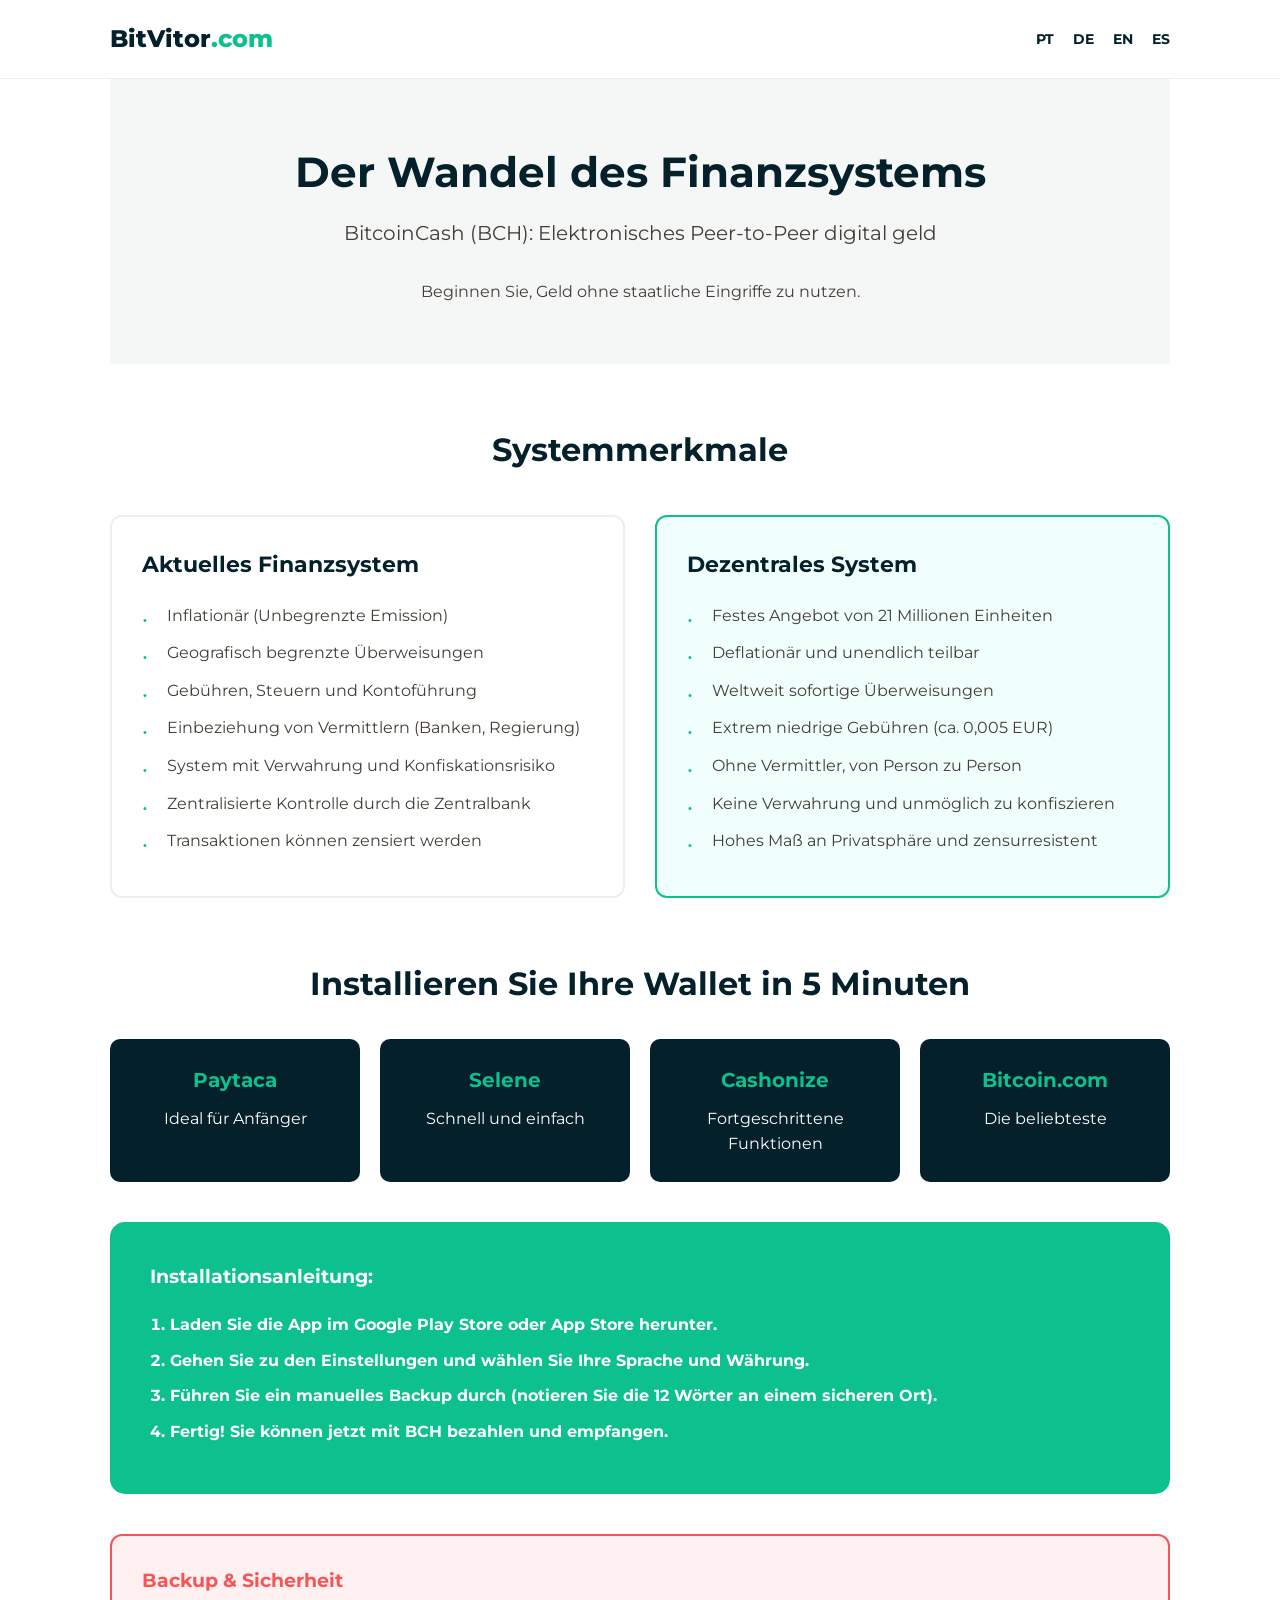
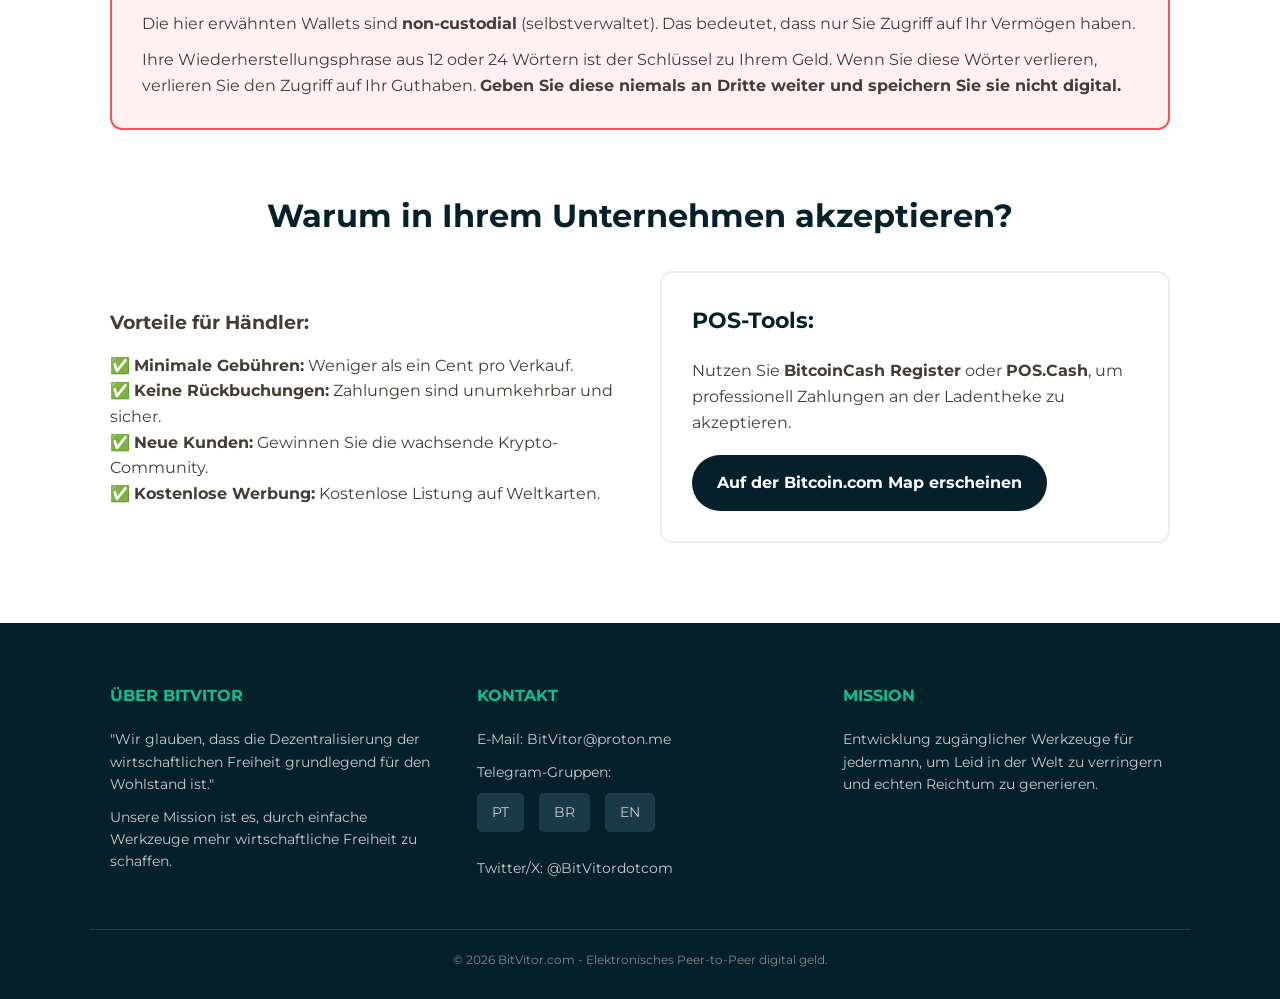
==== de/index.html @ bdd43708 "Update index.html" ====
<!DOCTYPE html>
<html lang="de-DE">
<head>
    <meta charset="UTF-8">
    <meta name="viewport" content="width=device-width, initial-scale=1.0">
    <meta name="description" content="BitVitor - BitcoinCash (BCH): Elektronisches Peer-to-Peer digital geld. Lernen Sie, ohne staatliche Eingriffe zu zahlen und zu empfangen.">
    <title>BitVitor - BitcoinCash (BCH) akzeptieren</title>
    <link href="https://fonts.googleapis.com/css2?family=Montserrat:wght@400;700;800&display=swap" rel="stylesheet">
    <style>
        :root {
            --bch-green: #0dc18e;
            --bch-dark: #03202b;
            --text-gray: #433d35;
            --white: #ffffff;
            --light-gray: #f4f7f6;
            --danger: #f75555;
        }

        * { box-sizing: border-box; margin: 0; padding: 0; }
        body { font-family: 'Montserrat', sans-serif; color: var(--text-gray); background: var(--white); line-height: 1.6; }

        .container { max-width: 1100px; margin: 0 auto; padding: 0 20px; }

        /* Header & Nav */
        header { background: var(--white); padding: 20px 0; border-bottom: 1px solid #eee; position: sticky; top: 0; z-index: 100; }
        .nav-content { display: flex; justify-content: space-between; align-items: center; }
        .logo { font-size: 24px; font-weight: 800; color: var(--bch-dark); text-decoration: none; }
        .logo span { color: var(--bch-green); }
        .lang-nav a { text-decoration: none; color: var(--bch-dark); font-size: 14px; margin-left: 15px; font-weight: bold; }

        /* Hero */
        .hero { text-align: center; padding: 60px 20px; background: var(--light-gray); }
        .hero h1 { font-size: 42px; color: var(--bch-dark); margin-bottom: 10px; }
        .hero h2 { font-size: 20px; font-weight: 400; margin-bottom: 30px; }

        /* Comparison Section */
        .comparison-grid { display: grid; grid-template-columns: 1fr 1fr; gap: 30px; margin: 40px 0; }
        .card { padding: 30px; border-radius: 12px; border: 2px solid #eee; }
        .card.bch { border-color: var(--bch-green); background: #f0fffb; }
        .card h3 { margin-bottom: 20px; font-size: 22px; color: var(--bch-dark); }
        .card ul { list-style: none; }
        .card ul li { margin-bottom: 12px; padding-left: 25px; position: relative; }
        .card ul li::before { content: "•"; color: var(--bch-green); position: absolute; left: 0; font-size: 20px; }

        /* Wallets Section */
        .section-title { text-align: center; font-size: 32px; margin: 60px 0 30px; color: var(--bch-dark); }
        .wallet-grid { display: grid; grid-template-columns: repeat(auto-fit, minmax(220px, 1fr)); gap: 20px; }
        .wallet-card { background: var(--bch-dark); color: white; padding: 25px; border-radius: 10px; text-align: center; text-decoration: none; transition: 0.3s; }
        .wallet-card:hover { transform: translateY(-5px); background: #053a4d; }
        .wallet-card h4 { font-size: 20px; margin-bottom: 10px; color: var(--bch-green); }

        /* Instructions Box */
        .instr-box { background: var(--bch-green); color: white; padding: 40px; border-radius: 15px; margin: 40px 0; }
        .instr-box h3 { margin-bottom: 20px; }
        .instr-box ol { margin-left: 20px; }
        .instr-box ol li { margin-bottom: 10px; font-weight: bold; }

        /* Backup & Security */
        .security-section { background: #fff1f1; border: 2px solid var(--danger); padding: 30px; border-radius: 12px; margin: 40px 0; }
        .security-section h3 { color: var(--danger); margin-bottom: 15px; }

        /* Merchants Section */
        .merchant-grid { display: grid; grid-template-columns: 1fr 1fr; gap: 40px; align-items: center; }
        .map-link { display: inline-block; background: var(--bch-dark); color: white; padding: 15px 25px; border-radius: 50px; text-decoration: none; font-weight: bold; margin-top: 20px; }

        /* Footer */
        footer { background: var(--bch-dark); color: white; padding: 60px 0 30px; margin-top: 80px; }
        .footer-grid { display: grid; grid-template-columns: repeat(auto-fit, minmax(250px, 1fr)); gap: 40px; }
        .footer-col h4 { color: var(--bch-green); margin-bottom: 20px; text-transform: uppercase; }
        .footer-col p, .footer-col a { color: #ccc; font-size: 14px; text-decoration: none; display: block; margin-bottom: 10px; }
        .social-row { display: flex; gap: 15px; margin-top: 10px; }
        .social-row a { background: #1a3a47; padding: 8px 15px; border-radius: 5px; }

        @media (max-width: 768px) {
            .comparison-grid, .merchant-grid { grid-template-columns: 1fr; }
            .hero h1 { font-size: 32px; }
        }
    </style>
</head>
<body>

<header class="main-header">
    <nav class="container nav-content">
        <a href="/" class="logo">BitVitor<span>.com</span></a>
        <div class="lang-nav">
            <a href="/pt/index" class="lang-link">PT</a>
            <a href="/de/index" class="lang-link">DE</a>
            <a href="/en/index" class="lang-link">EN</a>
            <a href="/es/index" class="lang-link">ES</a>
        </div>
    </nav>
</header>

<main class="container">
    <section class="hero">
        <h1>Der Wandel des Finanzsystems</h1>
        <h2>BitcoinCash (BCH): Elektronisches Peer-to-Peer digital geld</h2>
        <p>Beginnen Sie, Geld ohne staatliche Eingriffe zu nutzen.</p>
    </section>

    <h2 class="section-title">Systemmerkmale</h2>
    <div class="comparison-grid">
        <div class="card">
            <h3>Aktuelles Finanzsystem</h3>
            <ul>
                <li>Inflationär (Unbegrenzte Emission)</li>
                <li>Geografisch begrenzte Überweisungen</li>
                <li>Gebühren, Steuern und Kontoführung</li>
                <li>Einbeziehung von Vermittlern (Banken, Regierung)</li>
                <li>System mit Verwahrung und Konfiskationsrisiko</li>
                <li>Zentralisierte Kontrolle durch die Zentralbank</li>
                <li>Transaktionen können zensiert werden</li>
            </ul>
        </div>
        <div class="card bch">
            <h3>Dezentrales System</h3>
            <ul>
                <li>Festes Angebot von 21 Millionen Einheiten</li>
                <li>Deflationär und unendlich teilbar</li>
                <li>Weltweit sofortige Überweisungen</li>
                <li>Extrem niedrige Gebühren (ca. 0,005 EUR)</li>
                <li>Ohne Vermittler, von Person zu Person</li>
                <li>Keine Verwahrung und unmöglich zu konfiszieren</li>
                <li>Hohes Maß an Privatsphäre und zensurresistent</li>
            </ul>
        </div>
    </div>

    <section id="carteiras">
        <h2 class="section-title">Installieren Sie Ihre Wallet in 5 Minuten</h2>
        <div class="wallet-grid">
            <a href="https://paytaca.com" class="wallet-card"><h4>Paytaca</h4><p>Ideal für Anfänger</p></a>
            <a href="https://selene.cash" class="wallet-card"><h4>Selene</h4><p>Schnell und einfach</p></a>
            <a href="https://cashonize.com" class="wallet-card"><h4>Cashonize</h4><p>Fortgeschrittene Funktionen</p></a>
            <a href="https://wallet.bitcoin.com" class="wallet-card"><h4>Bitcoin.com</h4><p>Die beliebteste</p></a>
        </div>

        <div class="instr-box">
            <h3>Installationsanleitung:</h3>
            <ol>
                <li>Laden Sie die App im Google Play Store oder App Store herunter.</li>
                <li>Gehen Sie zu den Einstellungen und wählen Sie Ihre Sprache und Währung.</li>
                <li>Führen Sie ein manuelles Backup durch (notieren Sie die 12 Wörter an einem sicheren Ort).</li>
                <li>Fertig! Sie können jetzt mit BCH bezahlen und empfangen.</li>
            </ol>
        </div>
    </section>

    <section class="security-section">
        <h3>Backup & Sicherheit</h3>
        <p>Die hier erwähnten Wallets sind <strong>non-custodial</strong> (selbstverwaltet). Das bedeutet, dass nur Sie Zugriff auf Ihr Vermögen haben.</p>
        <p style="margin-top:10px;">Ihre Wiederherstellungsphrase aus 12 oder 24 Wörtern ist der Schlüssel zu Ihrem Geld. Wenn Sie diese Wörter verlieren, verlieren Sie den Zugriff auf Ihr Guthaben. <strong>Geben Sie diese niemals an Dritte weiter und speichern Sie sie nicht digital.</strong></p>
    </section>

    <section id="comerciantes">
        <h2 class="section-title">Warum in Ihrem Unternehmen akzeptieren?</h2>
        <div class="merchant-grid">
            <div>
                <h3>Vorteile für Händler:</h3>
                <ul style="list-style: none; margin-top:15px;">
                    <li>✅ <strong>Minimale Gebühren:</strong> Weniger als ein Cent pro Verkauf.</li>
                    <li>✅ <strong>Keine Rückbuchungen:</strong> Zahlungen sind unumkehrbar und sicher.</li>
                    <li>✅ <strong>Neue Kunden:</strong> Gewinnen Sie die wachsende Krypto-Community.</li>
                    <li>✅ <strong>Kostenlose Werbung:</strong> Kostenlose Listung auf Weltkarten.</li>
                </ul>
            </div>
            <div class="card">
                <h3>POS-Tools:</h3>
                <p>Nutzen Sie <strong>BitcoinCash Register</strong> oder <strong>POS.Cash</strong>, um professionell Zahlungen an der Ladentheke zu akzeptieren.</p>
                <a href="https://map.bitcoin.com" class="map-link">Auf der Bitcoin.com Map erscheinen</a>
            </div>
        </div>
    </section>
</main>

<footer>
    <div class="container footer-grid">
        <div class="footer-col">
            <h4>Über BitVitor</h4>
            <p>"Wir glauben, dass die Dezentralisierung der wirtschaftlichen Freiheit grundlegend für den Wohlstand ist."</p>
            <p>Unsere Mission ist es, durch einfache Werkzeuge mehr wirtschaftliche Freiheit zu schaffen.</p>
        </div>
        <div class="footer-col">
            <h4>Kontakt</h4>
            <p>E-Mail: BitVitor@proton.me</p>
            <p>Telegram-Gruppen:</p>
            <div class="social-row">
                <a href="https://t.me/BCHPortugal">PT</a>
                <a href="https://t.me/bchbrasil">BR</a>
                <a href="https://t.me/bchchannel">EN</a>
            </div>
            <p style="margin-top:15px;">Twitter/X: @BitVitordotcom</p>
        </div>
        <div class="footer-col">
            <h4>Mission</h4>
            <p>Entwicklung zugänglicher Werkzeuge für jedermann, um Leid in der Welt zu verringern und echten Reichtum zu generieren.</p>
        </div>
    </div>
    <div class="container" style="border-top: 1px solid #1a3a47; margin-top: 40px; padding-top: 20px; text-align: center; color: #888; font-size: 12px;">
        &copy; 2026 BitVitor.com - Elektronisches Peer-to-Peer digital geld.
    </div>
</footer>

</body>
</html>
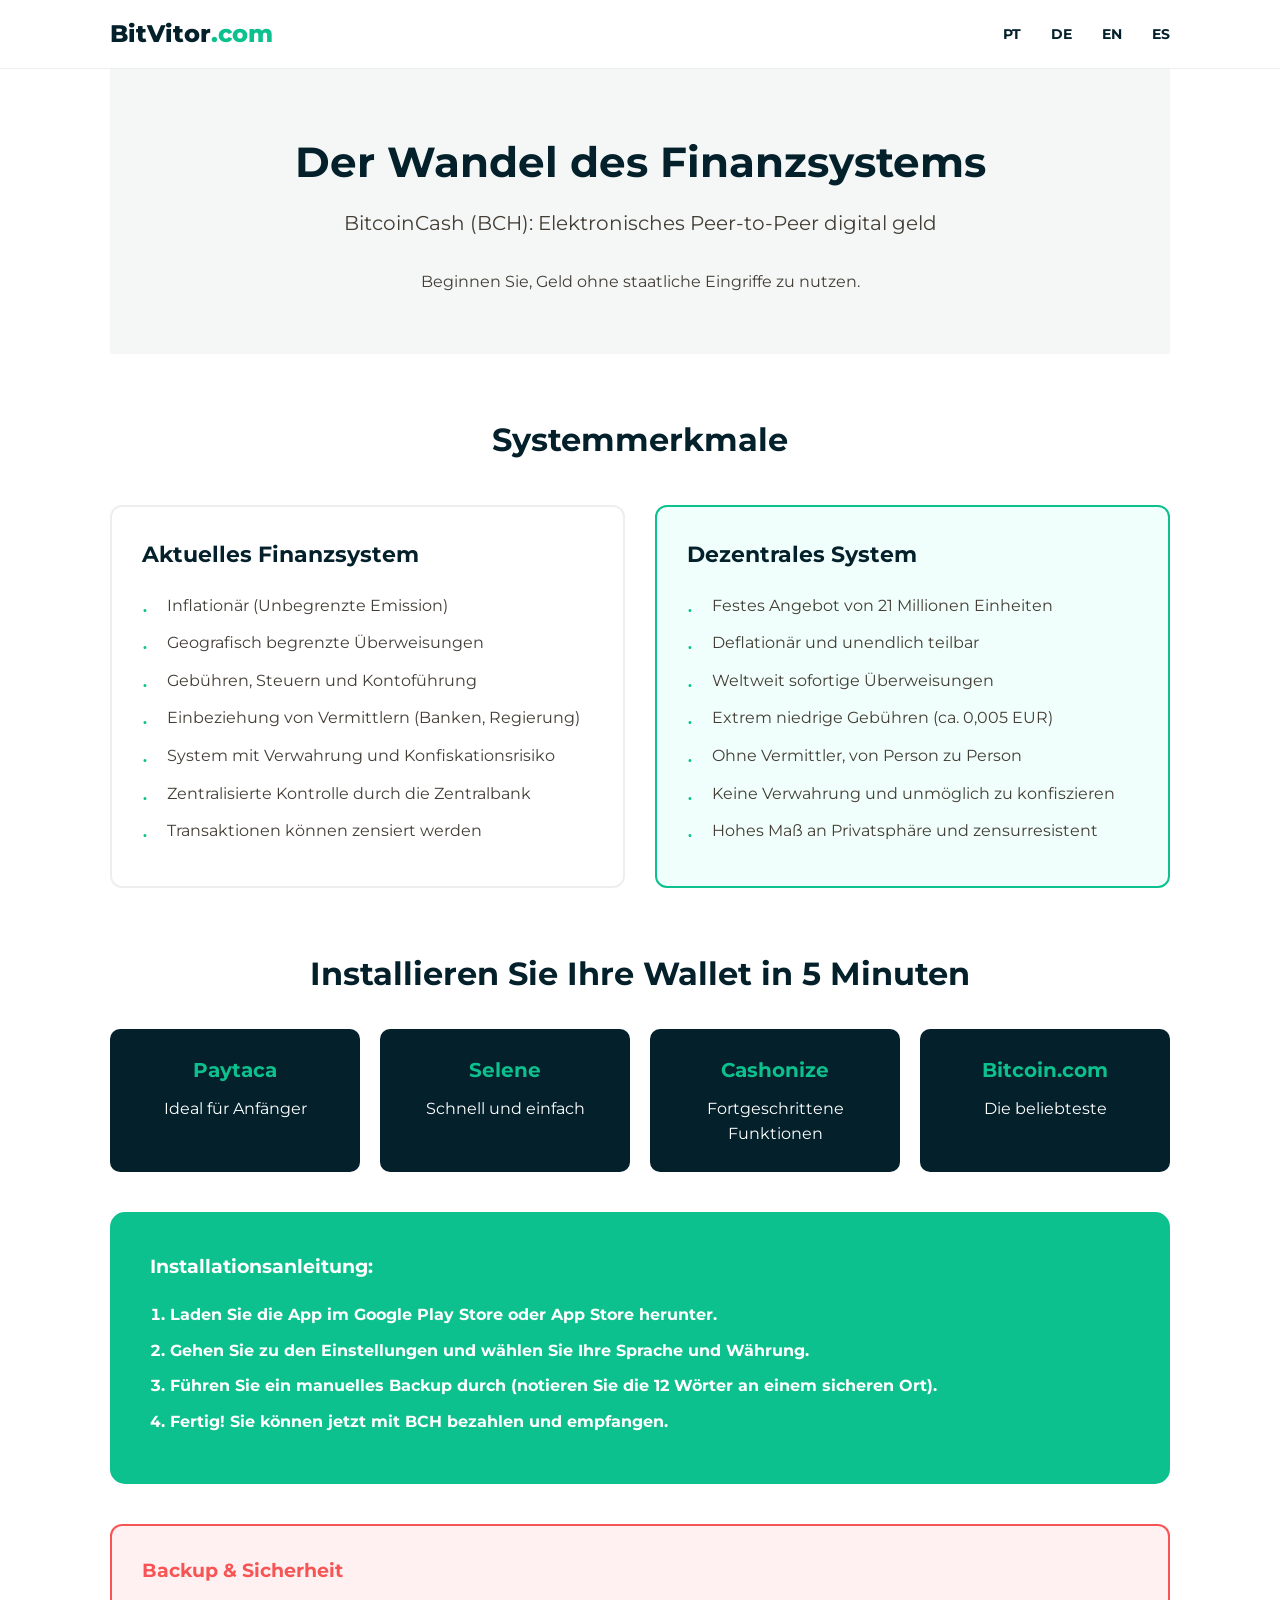
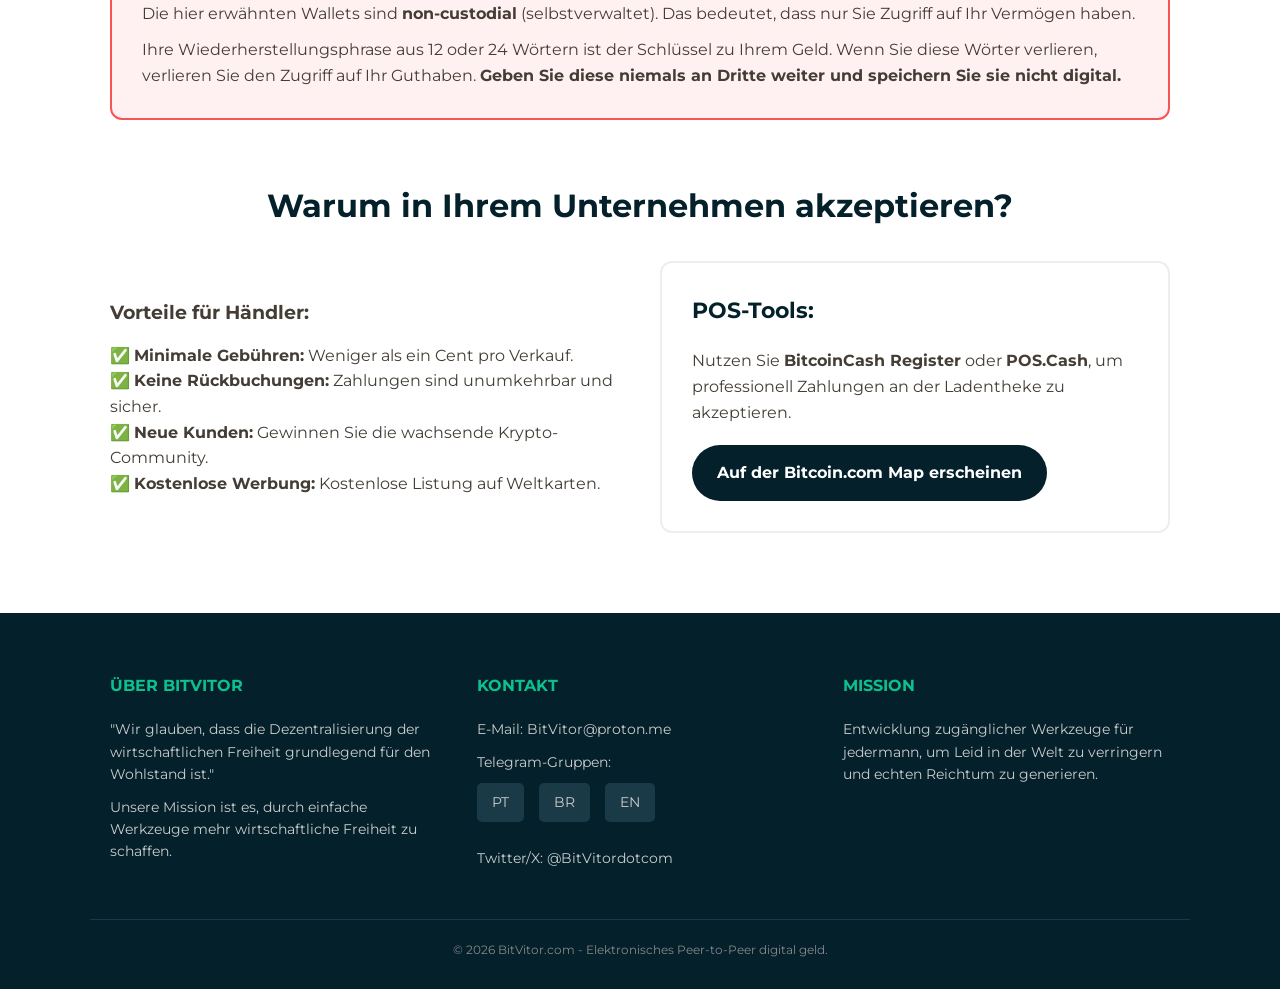
==== commit 54d6e50a: "Update index.html" ====
--- a/de/index.html
+++ b/de/index.html
@@ -5,6 +5,7 @@
     <meta name="viewport" content="width=device-width, initial-scale=1.0">
     <meta name="description" content="BitVitor - BitcoinCash (BCH): Elektronisches Peer-to-Peer digital geld. Lernen Sie, ohne staatliche Eingriffe zu zahlen und zu empfangen.">
     <title>BitVitor - BitcoinCash (BCH) akzeptieren</title>
+    <link rel="stylesheet" href="../style.css">
     <link href="https://fonts.googleapis.com/css2?family=Montserrat:wght@400;700;800&display=swap" rel="stylesheet">
     <style>
         :root {
@@ -80,16 +81,16 @@
 <body>
 
 <header class="main-header">
-    <nav class="container nav-content">
-        <a href="/" class="logo">BitVitor<span>.com</span></a>
-        <div class="lang-nav">
-            <a href="/pt/index" class="lang-link">PT</a>
-            <a href="/de/index" class="lang-link">DE</a>
-            <a href="/en/index" class="lang-link">EN</a>
-            <a href="/es/index" class="lang-link">ES</a>
-        </div>
-    </nav>
-</header>
+        <nav class="container nav-content">
+            <a href="../index.html" class="logo">BitVitor<span>.com</span></a>
+            <div class="lang-nav">
+                <a href="../index.html" class="lang-link">PT</a>
+                <a href="../de/index.html" class="lang-link">DE</a>
+                <a href="../en/index.html" class="lang-link">EN</a>
+                <a href="../es/index.html" class="lang-link">ES</a>
+            </div>
+        </nav>
+    </header>
 
 <main class="container">
     <section class="hero">
--- a/style.css
+++ b/style.css
@@ -0,0 +1,49 @@
+body {
+    margin: 0;
+    font-family: sans-serif;
+}
+
+.main-header {
+    background-color: #fff;
+    border-bottom: 1px solid #eee;
+    padding: 15px 0;
+}
+
+.container {
+    max-width: 1000px;
+    margin: 0 auto;
+    padding: 0 20px;
+}
+
+.nav-content {
+    display: flex;
+    justify-content: space-between;
+    align-items: center;
+}
+
+.logo {
+    font-size: 22px;
+    text-decoration: none;
+    color: #333;
+    font-weight: bold;
+}
+
+.logo span {
+    color: #007bff;
+}
+
+.lang-nav {
+    display: flex;
+    gap: 15px;
+}
+
+.lang-link {
+    text-decoration: none;
+    color: #666;
+    font-size: 14px;
+    transition: 0.3s;
+}
+
+.lang-link:hover {
+    color: #007bff;
+}
